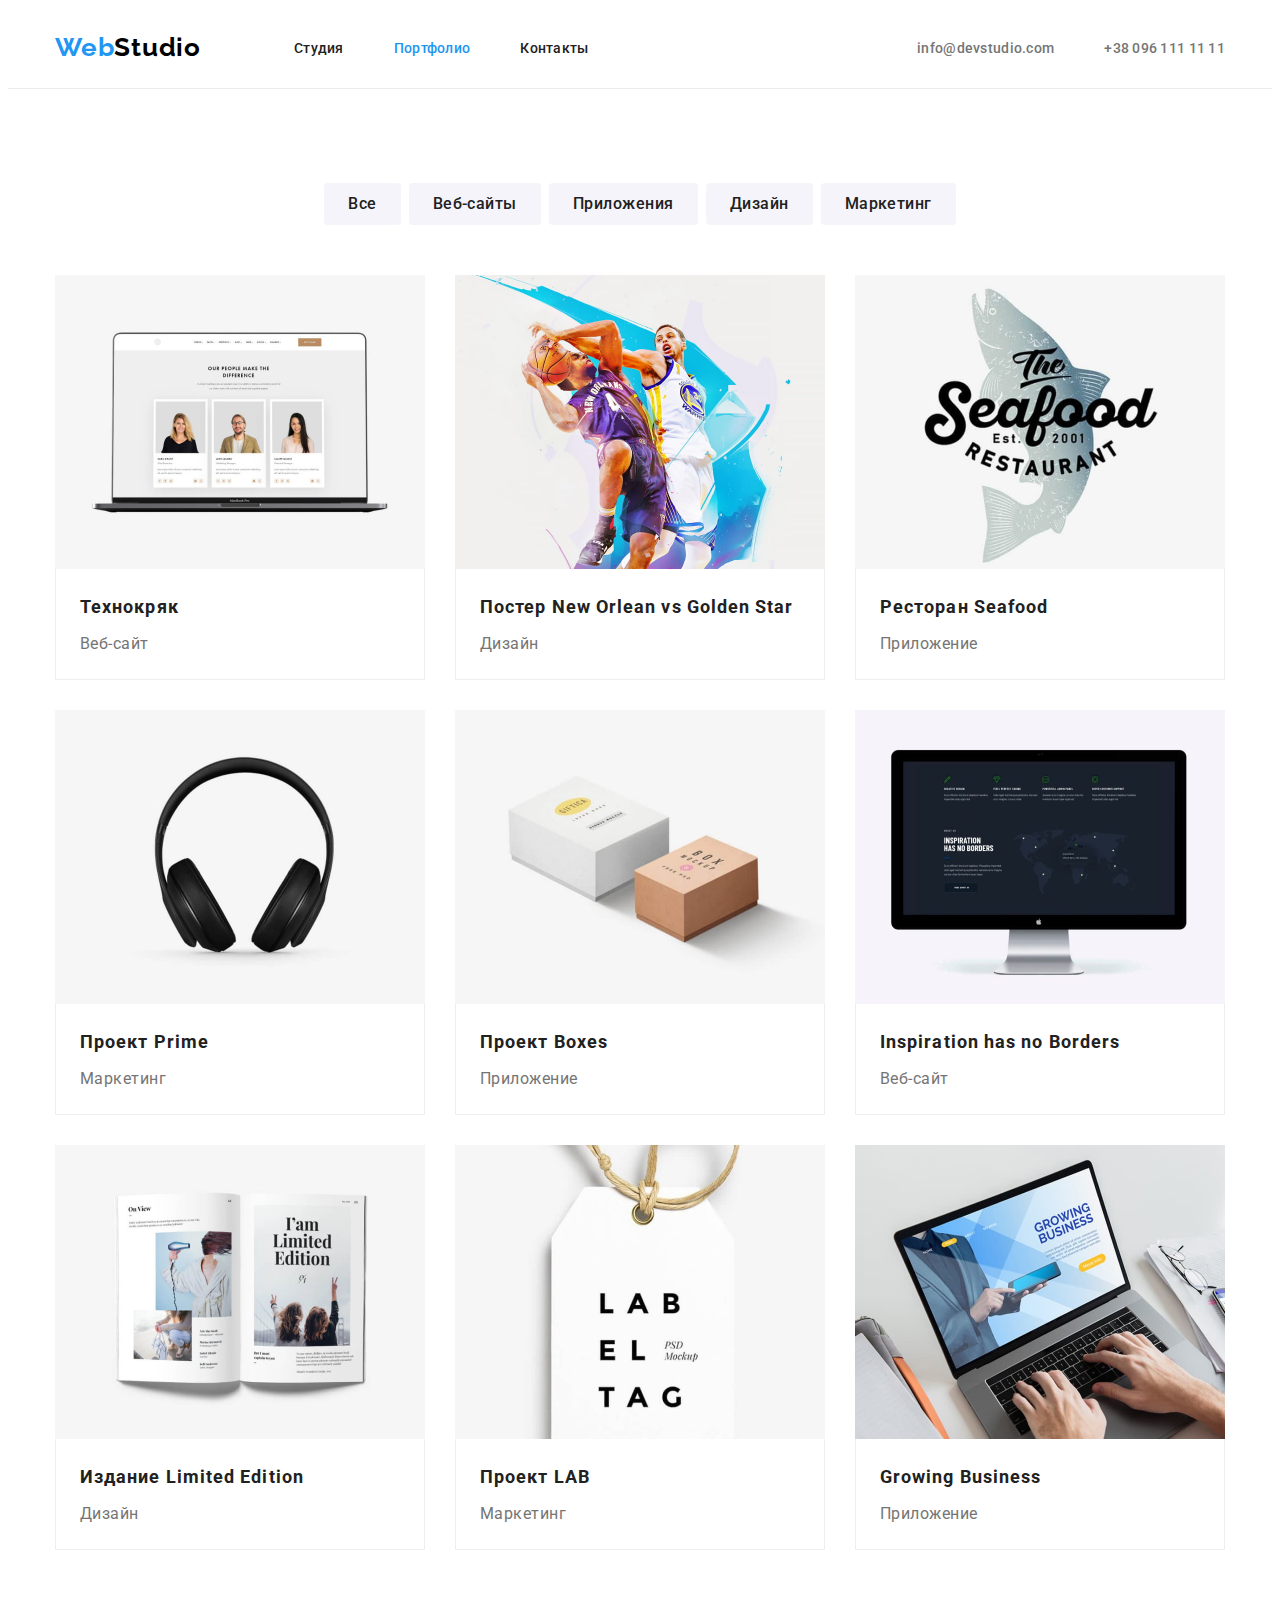
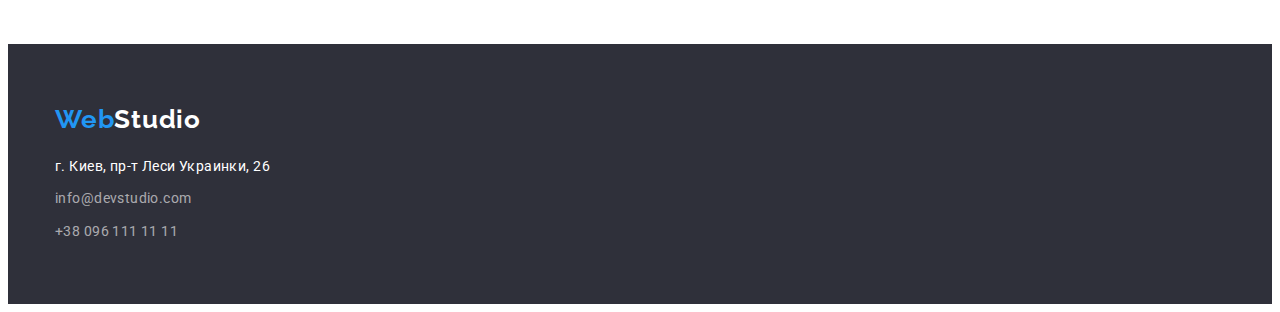
==== portfolio.html @ 75a5df17 "Initial commit" ====
<!DOCTYPE html>
<html lang="ru">
    <head>
        <meta charset="UTF-8">
        <meta http-equiv="X-UA-Compatible" content="IE=edge">
        <meta name="viewport" content="width=device-width, initial-scale=1.0">
        <title>Портфолио</title>
        <link rel="preconnect" href="https://fonts.googleapis.com">
        <link rel="preconnect" href="https://fonts.gstatic.com" crossorigin>
        <link href="https://fonts.googleapis.com/css2?family=Raleway:wght@700&family=Roboto:wght@400;500;700;900&display=swap" rel="stylesheet">
        <link rel="stylesheet" href="https://cdnjs.cloudflare.com/ajax/libs/modern-normalize/1.1.0/modern-normalize.min.css" integrity="sha512-wpPYUAdjBVSE4KJnH1VR1HeZfpl1ub8YT/NKx4PuQ5NmX2tKuGu6U/JRp5y+Y8XG2tV+wKQpNHVUX03MfMFn9Q==" crossorigin="anonymous" referrerpolicy="no-referrer" />
        <link rel="stylesheet" href="./css/styles.css">
    </head>
<body>

   <header class="header">

        <div class="container main-nav">

            <a href="./index.html" class="logo"> 
            Web<span class="logo-studio-header">Studio</span>
            </a>

            <nav>

             <ul class="nav">
                <li class="nav-item">
                    <a href="./index.html" class="nav-list ">
                        Студия
                    </a>
                 </li>
                <li class="nav-item">
                    <a href="./portfolio.html" class="nav-list current">
                        Портфолио
                    </a>
                </li>
                <li class="nav-item">
                    <a href="" class="nav-list">
                        Контакты
                    </a>
                </li>
            </ul>

            </nav>

            <ul class="contacts-header">
                <li class="item"><a href="mailto:info@devstudio.com" class="link">info@devstudio.com</a></li>
                <li class="item"><a href="tel:+380961111111" class="link">+38 096 111 11 11</a></li>
            </ul>

        </div>

    </header>

    <main>

        <section class="section">

            <div class="container">

            <h1 class="visually-hidden">Портфолио</h1>

            <ul class="button-portfolio">
                <li class="item"> <button type="button" class="button">Все</button> </li>
                <li class="item"> <button type="button" class="button">Веб-сайты</button> </li>
                <li class="item"> <button type="button" class="button">Приложения</button> </li>
                <li class="item"> <button type="button" class="button">Дизайн</button> </li>
                <li class="item"> <button type="button" class="button">Маркетинг</button> </li>
            </ul>

            <ul class="projects">
                <li class="projects-item">
                    <img src="./img/portfolio1.jpg" alt="MacBook" width="370">
                <div class="card-content">    
                    <h2 class="projects-title">Технокряк</h2>
                    <p class="projects-text">Веб-сайт</p>
                </div>
                </li>
                <li class="projects-item">
                    <img src="./img/portfolio2.jpg" alt="Картинка баскетбол" width="370">
                <div class="card-content">   
                    <h2 class="projects-title">Постер New Orlean vs Golden Star</h2>
                    <p class="projects-text">Дизайн</p>
                </div>
                </li>
                <li class="projects-item"> 
                    <img src="./img/portfolio3.jpg" alt="Логотип ресторана" width="370">
                <div class="card-content">  
                    <h2 class="projects-title">Ресторан Seafood</h2>
                    <p class="projects-text">Приложение</p>
                </div>
                </li>
                <li class="projects-item"> 
                    <img src="./img/portfolio4.jpg" alt="Наушники" width="370">
                <div class="card-content">  
                    <h2 class="projects-title">Проект Prime</h2>
                    <p class="projects-text">Маркетинг</p>
                </div>
                </li>
                <li class="projects-item">
                    <img src="./img/portfolio5.jpg" alt="Коробки" width="370">
                <div class="card-content">   
                    <h2 class="projects-title">Проект Boxes</h2>
                    <p class="projects-text">Приложение</p>
                </div>
                </li>
                <li class="projects-item"> 
                    <img src="./img/portfolio6.jpg" alt="Монитор" width="370">
                <div class="card-content">  
                    <h2 class="projects-title">Inspiration has no Borders</h2>
                    <p class="projects-text">Веб-сайт</p>
                </div>
                </li>
                <li class="projects-item">  
                    <img src="./img/portfolio7.jpg" alt="Книга" width="370">
                <div class="card-content"> 
                    <h2 class="projects-title">Издание Limited Edition</h2>
                    <p class="projects-text">Дизайн</p>
                </div>
                </li>
                <li class="projects-item">  
                    <img src="./img/portfolio8.jpg" alt="Бирка" width="370">
                <div class="card-content"> 
                    <h2 class="projects-title">Проект LAB</h2>
                    <p class="projects-text">Маркетинг</p>
                </div>
                </li>
                <li class="projects-item"> 
                    <img src="./img/portfolio9.jpg" alt="Ноутбук" width="370">
                <div class="card-content">  
                    <h2 class="projects-title">Growing Business</h2>
                    <p class="projects-text">Приложение</p>
                </div>
                </li>
            </ul>

            </div>

        </section>

    </main>

    <footer>

        <div class="container">

        <a href="./index.html" class="logo logo-footer"> 
            Web<span class="logo-studio-footer">Studio</span>
        </a>  

        <address>

            <ul class="address">
                <li class="item"><a href="https://goo.gl/maps/BgqmmUSMYjE8VKDZ6" target="_blank" class="footer-address">г. Киев, пр-т Леси Украинки, 26</a></li>
                <li class="item"><a href="mailto:info@devstudio.com" class="contacts-footer">info@devstudio.com</a></li>
                <li class="item"><a href="tel:+380961111111" class="contacts-footer">+38 096 111 11 11</a></li>
            </ul>

        </address>

        </div>

    </footer>

</body>
</html>
---- css/styles.css ----
html {
    box-sizing: border-box;
}

*, *::before, *::after {
    box-sizing: inherit;
}

:root {

    --hover-color-link: #2196F3;
    --white-color: #FFFFFF;
    --black-color: #000000;
    --grey-color: #757575;
    --blackgrey-color: #212121;
}

body {
    
    font-family: Roboto, sans-serif;
}

ul {
    margin: 0;
    padding: 0;
    list-style: none;
}

h1, h2, h3, p {
    margin: 0;
}

.container {
    width: 1200px;
    padding-left: 15px;
    padding-right: 15px;
    margin: 0 auto;
    /* outline: 2px solid red; */
}

/* Header */

.header {
    padding-top: 24px;
    padding-bottom: 25px; 

    border-bottom: 1px solid #ececec;
}

/* Логотип */

.logo {
    font-family: Raleway, sans-serif;
    font-weight: 700;
    font-size: 26px;
    line-height: 1.19;
    letter-spacing: 0.03em;
    text-decoration: none;
    color: var(--hover-color-link);
    margin-right: 93px;
}

.logo-studio-header {

    color: var(--black-color);
}

.logo-studio-footer {
    color: var(--white-color);
}

/* Навігація */

.main-nav {
    display: flex;
    align-items: center;
}

.nav-list {

    font-weight: 500;
    font-size: 14px;
    line-height: 1.14;
    letter-spacing: 0.02em;
    color: var(--blackgrey-color);
    text-decoration: none;
}

.nav-list:hover, .nav-list:focus {

    color: var(--hover-color-link);
}


.nav-list.current {
    color: var(--hover-color-link);
}

.nav {
    display: flex;
    padding: 0;
}

.nav-item:not(:last-child) {
    margin-right: 50px;
}

/* Контакти */

.contacts-header .link {
    font-weight: 500;
    font-size: 14px;
    line-height: 1.14;
    letter-spacing: 0.02em;
    color: var(--grey-color);
    text-decoration: none;
    
}

.contacts-header .link:hover, .contacts-header .link:focus {
     color: var(--hover-color-link);
}

.contacts-header {
    display: flex;
    margin-left: auto;
    padding: 0;
}

.contacts-header .item:not(:last-child) {
    margin-right: 50px;
}

/* Заголовок */

.main-title {
    margin-top: 0;
    margin-bottom: 0;
    text-align: center;
    font-weight: 900;
    font-size: 44px;
    line-height: 1.36;
    letter-spacing: 0.06em;
    text-transform: uppercase;
    color: var(--white-color);
}

.main-title-background {
    background: #2F303A;
    padding: 200px 0px;
    text-align: center;
    max-width: 1600px;
    margin-left: auto;
    margin-right: auto;
}

/* Кнопка заголовка */

.button-title {
    font-weight: 700;
    font-size: 16px;
    line-height: 1.9;
    display: flex;
    align-items: center;
    text-align: center;
    letter-spacing: 0.06em;
    color: var(--white-color);
    background-color: #2196F3;
    cursor: pointer;
    border-radius: 4px;
    border: 1px solid transparent;
    margin-right: auto;
    margin-left: auto;
    margin-top: 30px;
    padding: 10px 32px;
}

/* Наши преимущества */

.section {
    padding: 94px 0;
}

.advanteges {
    display: flex;
    justify-content: space-between;
    padding-left: 0;
}


.advantages-title {
    margin-top: 0;
    margin-bottom: 10px;
    font-weight: 700;
    font-size: 14px;
    line-height: 1.14;
    letter-spacing: 0.03em;
    text-transform: uppercase;
    color: var(--blackgrey-color);

}

.advantages-text {
    margin-top: 0;
    margin-bottom: 0;
    font-size: 14px;
    line-height: 1.71;
    letter-spacing: 0.03em;
    color: var(--grey-color);
    width: 270px;
}

img {
    display: block;
    max-width: 100%;
    height: auto;
}

/* Чем мы занимаемся */

.section-work {
    padding-top: 0;
    padding-bottom: 94px;
}

.work {
    display: flex;
    justify-content: space-between;
    padding-left: 0;
    margin-top: 50px;
}

.subtitle {
    margin-top: 0;
    margin-bottom: 0;
    font-weight: 700;
    font-size: 36px;
    line-height: 1.16;
    text-align: center;
    letter-spacing: 0.03em;
    color: var(--blackgrey-color);

}

/* Наша  команда */

.section-team {
    background-color: #F5F4FA;
}

.team {
    display: flex;
    padding-left: 0;
    justify-content: space-between;
    margin-top: 50px;
}

.team-item {
    text-align: center;
    border-right: 2px solid #eeeeee;
    border-bottom: 2px solid #eeeeee;
    border-left: 2px solid #eeeeee;
}

.team-title {

    font-weight: 500;
    font-size: 16px;
    line-height: 1.18;
    /* text-align: center; */
    letter-spacing: 0.03em;
    color: var(--blackgrey-color);
    margin-bottom: 10px;
}

.team-text {

    font-size: 16px;
    line-height: 1.18;
    /* text-align: center; */
    letter-spacing: 0.03em;
    color: var(--grey-color);
}

.container-team {
    padding-top: 30px;
    padding-bottom: 30px;
}

/* Footer */

.contacts-footer {
    font-style: normal;
    font-size: 14px;
    line-height: 1.71;
    letter-spacing: 0.03em;
    color: rgba(255, 255, 255, 0.6);
    text-decoration: none;
}

.footer-address {
    font-style: normal;
    font-size: 14px;
    line-height: 1.71;
    letter-spacing: 0.03em;
    color: var(--white-color);
    text-decoration: none;
}

.contacts-footer:hover, .contacts-footer:focus {
    color: var(--hover-color-link);
}

.footer-address:hover, .footer-address:focus {
    color: var(--hover-color-link);
}

footer {
    background-color: #2F303A;
    padding: 60px 0;
}

.logo-footer {
    display: inline-block;
    margin-right: 0%;
    margin-bottom: 20px;
}

.address {
    padding-left: 0;
    margin-bottom: 0;
}

.address .item:not(:last-child) {
    margin-bottom: 9px;
}

/* Портфолио */

.button-portfolio {
    display: flex;
    justify-content: center;
}

.button-portfolio .item:not(:last-child) {
    margin-right: 8px;
}

.button-portfolio .button {
    font-family: Roboto, sans-serif;
    font-weight: 500;
    font-size: 16px;
    line-height: 1.62;
    text-align: center;
    letter-spacing: 0.03em;
    color: var(--blackgrey-color);
    background: #F5F4FA;
    border-radius: 4px;
    cursor: pointer;
    border-color: transparent;
    padding: 6px 22px;
}

.button-portfolio .button:hover, .button-portfolio .button:focus {
    background-color: var(--hover-color-link);
    color: var(--white-color);
}

.projects {
    display: flex;
    flex-wrap: wrap;
    justify-content: space-between;
    margin-top: 50px;
}

.projects-title {
    font-weight: 700;
    font-size: 18px;
    line-height: 2;
    letter-spacing: 0.06em;
    color: var(--blackgrey-color);
    margin-bottom: 4px;
}

.projects-text {
    font-size: 16px;
    line-height: 1.87;
    letter-spacing: 0.03em;
    color: var(--grey-color);

}

.projects-item {
    margin-bottom: 30px;
}

.projects-item:nth-last-child(-n +3) {
    margin-bottom: 0;
}

.visually-hidden {
  position: absolute;
  width: 1px;
  height: 1px;
  margin: -1px;
  border: 0;
  padding: 0;
  white-space: nowrap;
  clip-path: inset(100%);
  clip: rect(0 0 0 0);
  overflow: hidden;
}

.card-content {
  padding: 20px 24px;
  border-right: 1px solid #eeeeee;
  border-bottom: 1px solid #eeeeee;
  border-left: 1px solid #eeeeee;
}
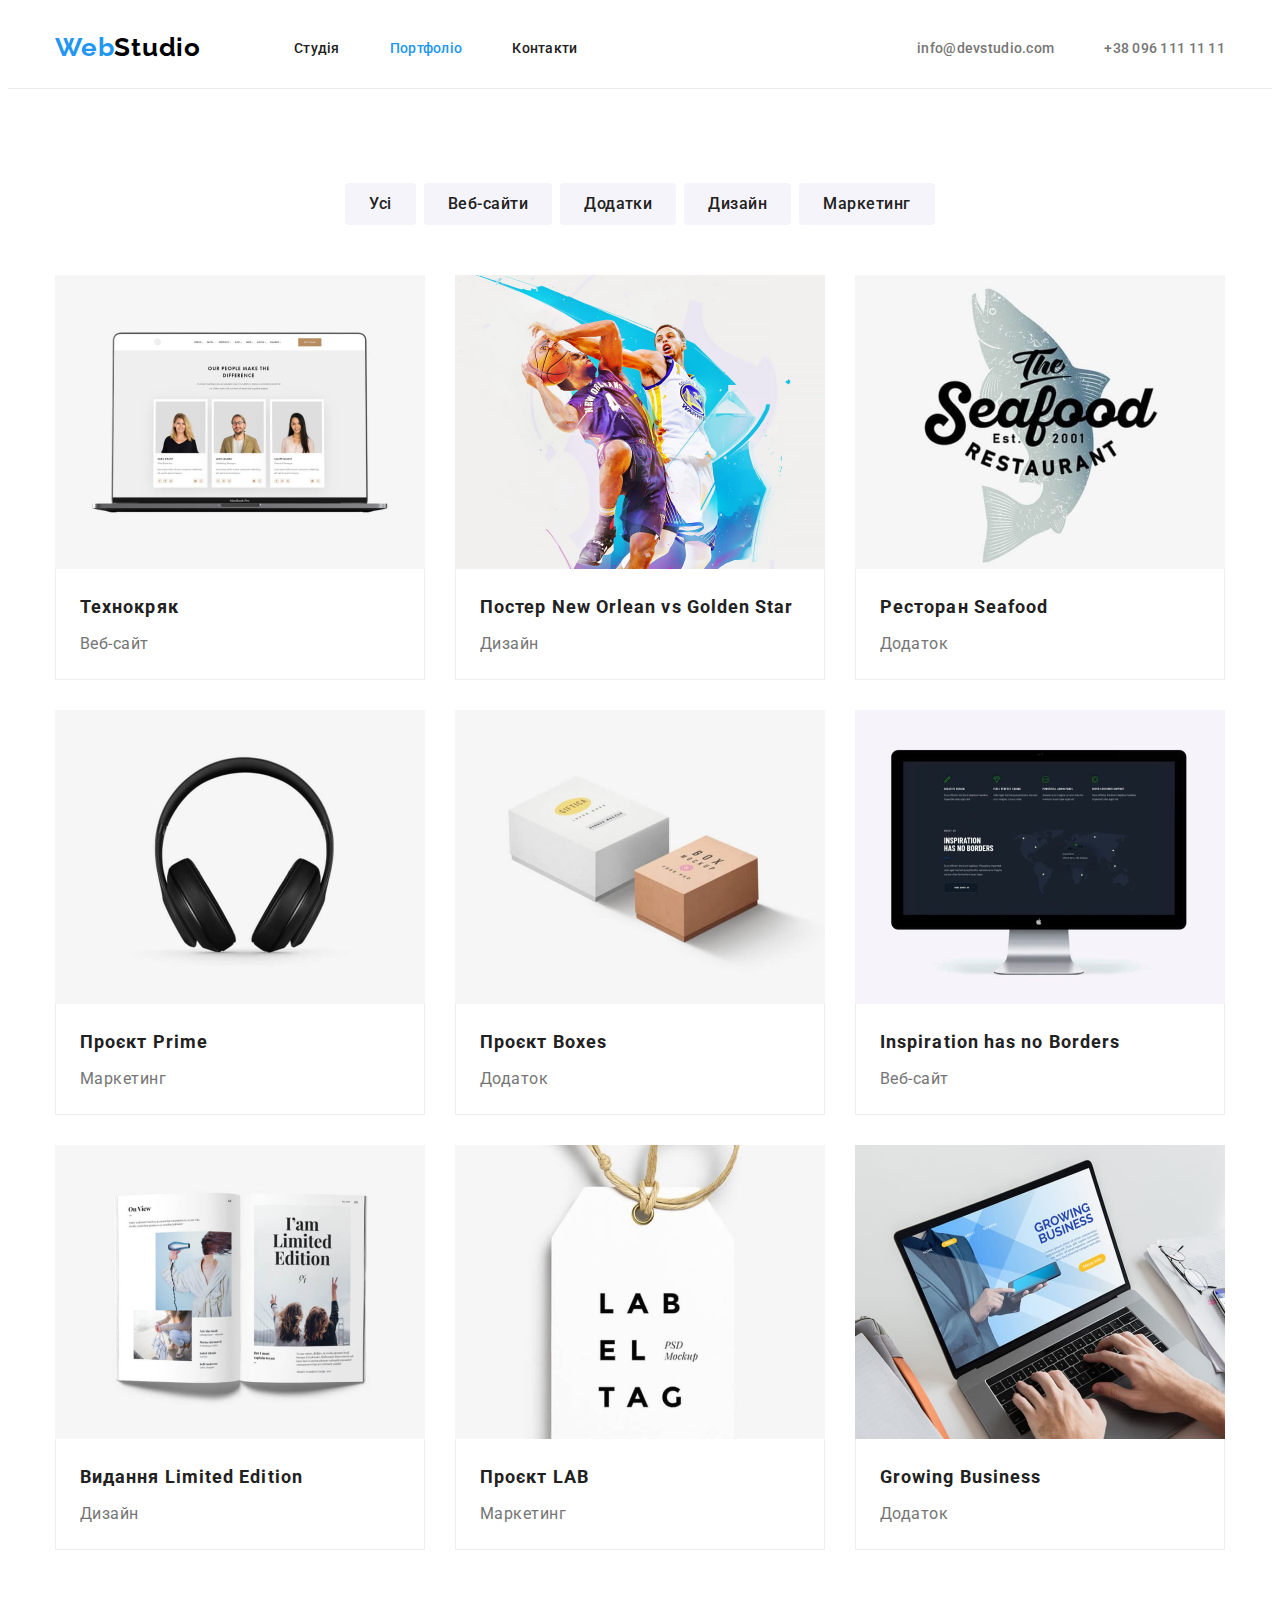
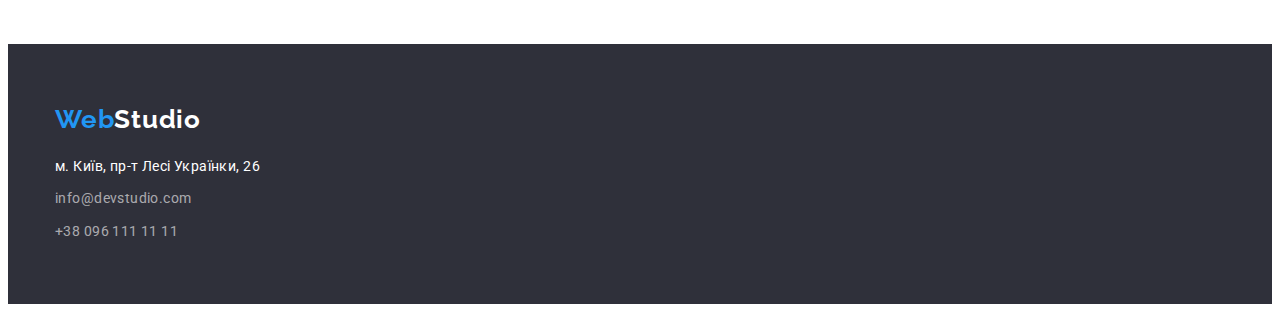
==== commit d936f16d: "Модуль 4" ====
--- a/portfolio.html
+++ b/portfolio.html
@@ -13,6 +13,8 @@
     </head>
 <body>
 
+    <!--Верхня лінія-->
+
    <header class="header">
 
         <div class="container main-nav">
@@ -26,17 +28,17 @@
              <ul class="nav">
                 <li class="nav-item">
                     <a href="./index.html" class="nav-list ">
-                        Студия
+                        Студія
                     </a>
                  </li>
                 <li class="nav-item">
                     <a href="./portfolio.html" class="nav-list current">
-                        Портфолио
+                        Портфоліо
                     </a>
                 </li>
                 <li class="nav-item">
                     <a href="" class="nav-list">
-                        Контакты
+                        Контакти
                     </a>
                 </li>
             </ul>
@@ -58,12 +60,12 @@
 
             <div class="container">
 
-            <h1 class="visually-hidden">Портфолио</h1>
+            <h1 class="visually-hidden">Портфоліо</h1>
 
             <ul class="button-portfolio">
-                <li class="item"> <button type="button" class="button">Все</button> </li>
-                <li class="item"> <button type="button" class="button">Веб-сайты</button> </li>
-                <li class="item"> <button type="button" class="button">Приложения</button> </li>
+                <li class="item"> <button type="button" class="button">Усі</button> </li>
+                <li class="item"> <button type="button" class="button">Веб-сайти</button> </li>
+                <li class="item"> <button type="button" class="button">Додатки</button> </li>
                 <li class="item"> <button type="button" class="button">Дизайн</button> </li>
                 <li class="item"> <button type="button" class="button">Маркетинг</button> </li>
             </ul>
@@ -87,21 +89,21 @@
                     <img src="./img/portfolio3.jpg" alt="Логотип ресторана" width="370">
                 <div class="card-content">  
                     <h2 class="projects-title">Ресторан Seafood</h2>
-                    <p class="projects-text">Приложение</p>
+                    <p class="projects-text">Додаток</p>
                 </div>
                 </li>
                 <li class="projects-item"> 
                     <img src="./img/portfolio4.jpg" alt="Наушники" width="370">
                 <div class="card-content">  
-                    <h2 class="projects-title">Проект Prime</h2>
+                    <h2 class="projects-title">Проєкт Prime</h2>
                     <p class="projects-text">Маркетинг</p>
                 </div>
                 </li>
                 <li class="projects-item">
                     <img src="./img/portfolio5.jpg" alt="Коробки" width="370">
                 <div class="card-content">   
-                    <h2 class="projects-title">Проект Boxes</h2>
-                    <p class="projects-text">Приложение</p>
+                    <h2 class="projects-title">Проєкт Boxes</h2>
+                    <p class="projects-text">Додаток</p>
                 </div>
                 </li>
                 <li class="projects-item"> 
@@ -114,14 +116,14 @@
                 <li class="projects-item">  
                     <img src="./img/portfolio7.jpg" alt="Книга" width="370">
                 <div class="card-content"> 
-                    <h2 class="projects-title">Издание Limited Edition</h2>
+                    <h2 class="projects-title">Видання Limited Edition</h2>
                     <p class="projects-text">Дизайн</p>
                 </div>
                 </li>
                 <li class="projects-item">  
                     <img src="./img/portfolio8.jpg" alt="Бирка" width="370">
                 <div class="card-content"> 
-                    <h2 class="projects-title">Проект LAB</h2>
+                    <h2 class="projects-title">Проєкт LAB</h2>
                     <p class="projects-text">Маркетинг</p>
                 </div>
                 </li>
@@ -129,7 +131,7 @@
                     <img src="./img/portfolio9.jpg" alt="Ноутбук" width="370">
                 <div class="card-content">  
                     <h2 class="projects-title">Growing Business</h2>
-                    <p class="projects-text">Приложение</p>
+                    <p class="projects-text">Додаток</p>
                 </div>
                 </li>
             </ul>
@@ -151,7 +153,7 @@
         <address>
 
             <ul class="address">
-                <li class="item"><a href="https://goo.gl/maps/BgqmmUSMYjE8VKDZ6" target="_blank" class="footer-address">г. Киев, пр-т Леси Украинки, 26</a></li>
+                <li class="item"><a href="https://goo.gl/maps/BgqmmUSMYjE8VKDZ6" target="_blank" class="footer-address">м. Київ, пр-т Лесі Українки, 26</a></li>
                 <li class="item"><a href="mailto:info@devstudio.com" class="contacts-footer">info@devstudio.com</a></li>
                 <li class="item"><a href="tel:+380961111111" class="contacts-footer">+38 096 111 11 11</a></li>
             </ul>
--- a/css/styles.css
+++ b/css/styles.css
@@ -14,6 +14,7 @@
     --black-color: #000000;
     --grey-color: #757575;
     --blackgrey-color: #212121;
+    --advanteges-picture-color: #F5F4FA;
 }
 
 body {
@@ -147,12 +148,13 @@
 }
 
 .main-title-background {
-    background: #2F303A;
     padding: 200px 0px;
     text-align: center;
     max-width: 1600px;
     margin-left: auto;
     margin-right: auto;
+    background-image: url(../img/background.jpg);
+    background-repeat: no-repeat;
 }
 
 /* Кнопка заголовка */
@@ -211,6 +213,18 @@
     width: 270px;
 }
 
+.advanteges-icon {
+    margin: 25px 100px;
+}
+
+.advanteges-box-icon {
+background: #F5F4FA;
+border-radius: 4px;
+width: 270px;
+height: 120px;
+margin-bottom: 30px;
+}
+
 img {
     display: block;
     max-width: 100%;
@@ -281,6 +295,18 @@
     /* text-align: center; */
     letter-spacing: 0.03em;
     color: var(--grey-color);
+}
+
+.team-box-icon {
+    width: 206px;
+    height: 44px;
+    margin-top: 16px;
+    margin-right: 32px;
+    margin-left: 32px;
+}
+
+.team-icon {
+    padding: 12px;
 }
 
 .container-team {
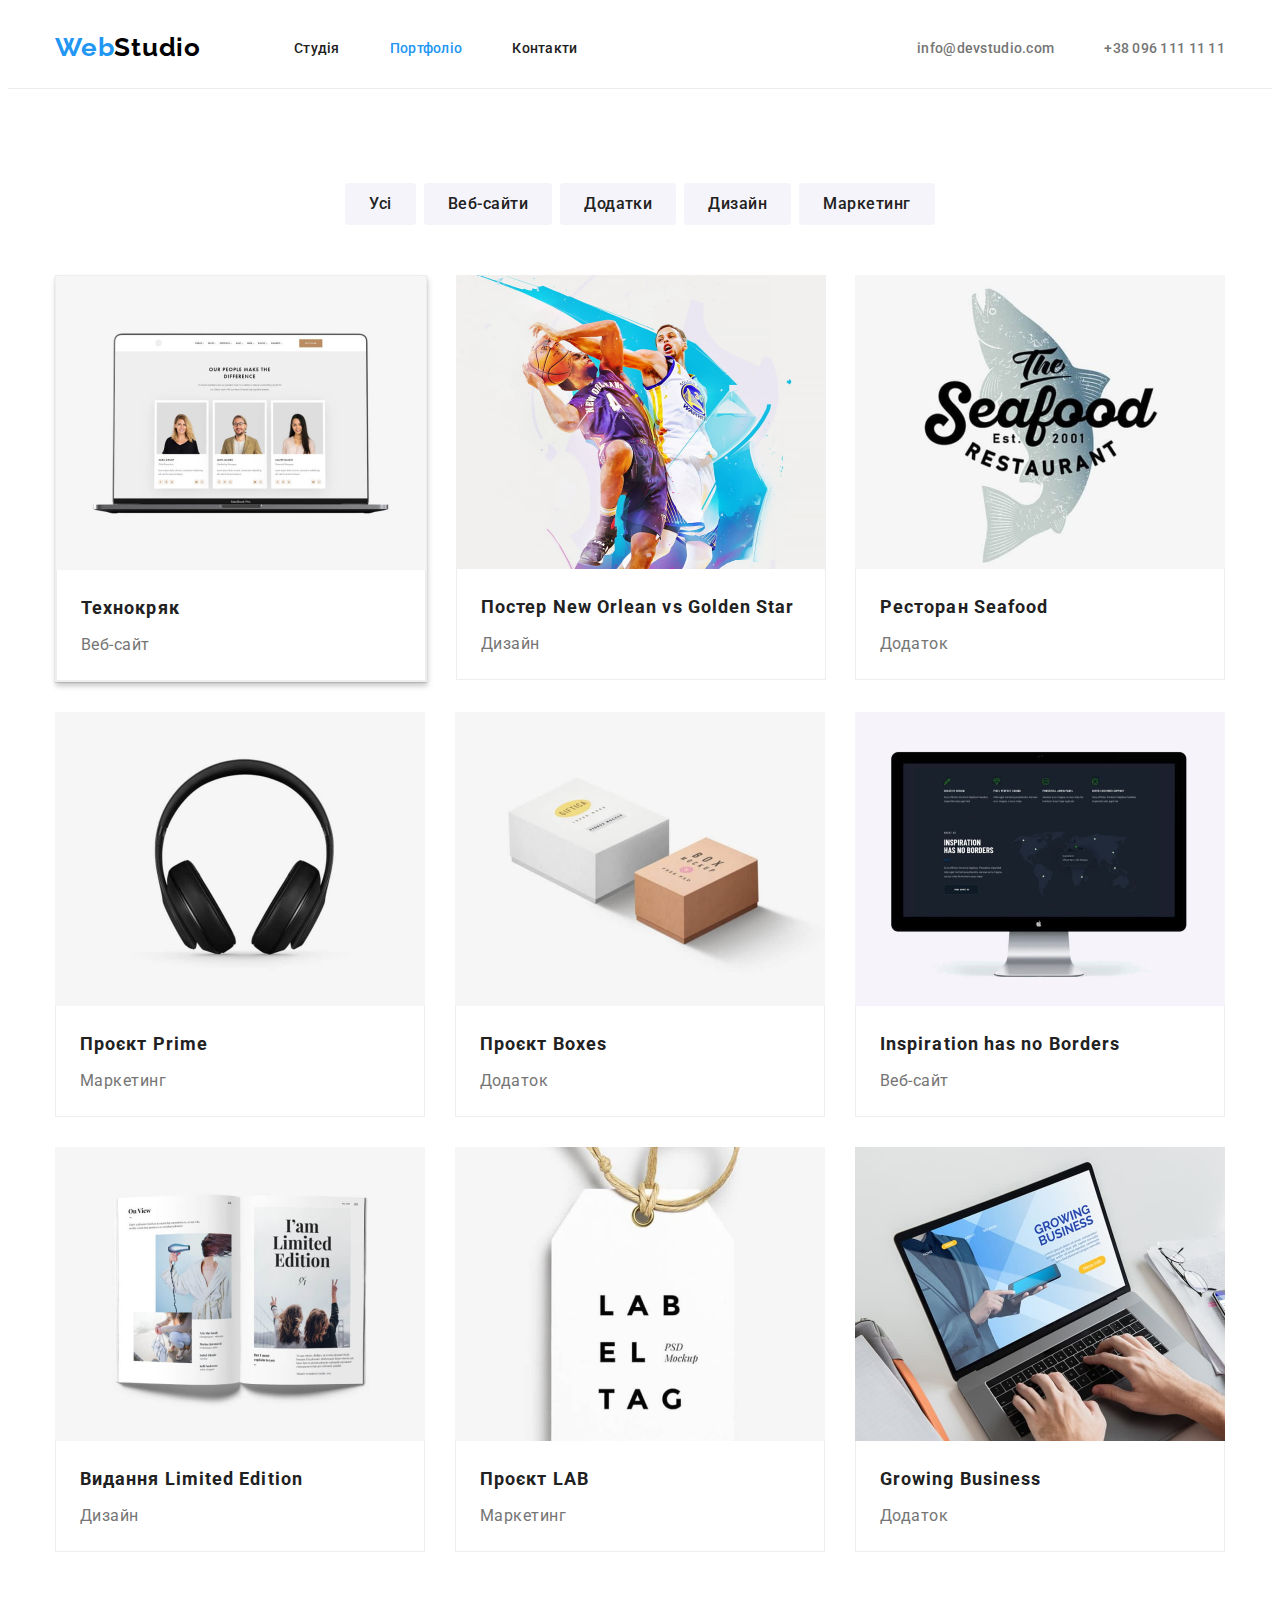
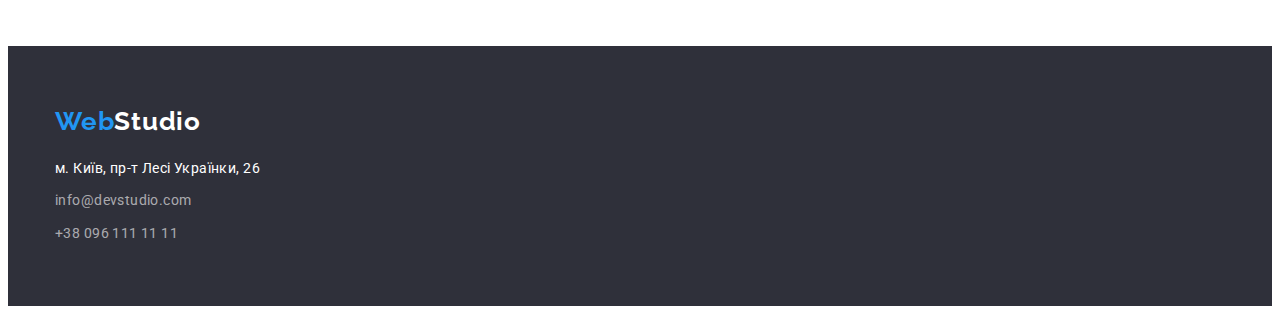
==== commit 995c7a92: "не можу закінчити" ====
--- a/portfolio.html
+++ b/portfolio.html
@@ -71,7 +71,7 @@
             </ul>
 
             <ul class="projects">
-                <li class="projects-item">
+                <li class="projects-item active">
                     <img src="./img/portfolio1.jpg" alt="MacBook" width="370">
                 <div class="card-content">    
                     <h2 class="projects-title">Технокряк</h2>
--- a/css/styles.css
+++ b/css/styles.css
@@ -131,6 +131,15 @@
 
 .contacts-header .item:not(:last-child) {
     margin-right: 50px;
+}
+
+.contacts-header-icon {
+    fill: var(--grey-color);
+    
+}
+
+.contacts-header-icon:hover, .contacts-header-icon:focus {
+    fill: var(--hover-color-link);
 }
 
 /* Заголовок */
@@ -213,9 +222,6 @@
     width: 270px;
 }
 
-.advanteges-icon {
-    margin: 25px 100px;
-}
 
 .advanteges-box-icon {
 background: #F5F4FA;
@@ -223,6 +229,9 @@
 width: 270px;
 height: 120px;
 margin-bottom: 30px;
+display: flex;
+justify-content: center;
+align-items: center;
 }
 
 img {
@@ -298,6 +307,8 @@
 }
 
 .team-box-icon {
+    display: flex;
+    justify-content: space-between;
     width: 206px;
     height: 44px;
     margin-top: 16px;
@@ -305,13 +316,51 @@
     margin-left: 32px;
 }
 
+.team-icon:hover, .team-icon:focus {
+    background: #2196F3;
+    fill: #FFFFFF;
+    border-radius: 50%;
+    cursor: pointer;
+}
+
 .team-icon {
     padding: 12px;
+    fill: #AFB1B8;
+    display: inline-flex;
 }
 
 .container-team {
     padding-top: 30px;
     padding-bottom: 30px;
+}
+
+/*Постійні клієнти*/
+
+.section-client {
+    padding-top: 94px;
+    padding-bottom: 94px;
+
+}
+
+.client-box {
+    display: flex;
+    justify-content: space-between;
+    padding-top: 50px;
+}
+
+.client-icon {
+    border: 1px solid #AFB1B8;
+    border-radius: 4px;
+    display: inline-flex;
+    fill: #AFB1B8;
+    padding: 16px 32px;
+}
+
+.client-icon:hover, .client-icon:focus {
+    border: 1px solid #2196F3;
+    border-radius: 4px;
+    fill: #2196F3;
+    cursor: pointer;
 }
 
 /* Footer */
@@ -360,6 +409,24 @@
 
 .address .item:not(:last-child) {
     margin-bottom: 9px;
+}
+
+.footer-box {
+    display: flex;
+    justify-content: flex-start;
+    
+}
+
+.footer-box-icons {
+    width: 206px;
+    height: 80px;
+    padding-left: 70px;
+    margin-top: 72px;
+}
+
+.footer-box-social {
+    display: flex;
+    justify-content: space-between;
 }
 
 /* Портфолио */
@@ -444,3 +511,9 @@
   border-bottom: 1px solid #eeeeee;
   border-left: 1px solid #eeeeee;
 }
+
+.active {
+    background: #FFFFFF;
+border: 1px solid #EEEEEE;
+box-shadow: 0px 1px 1px rgba(0, 0, 0, 0.12), 0px 4px 4px rgba(0, 0, 0, 0.06), 1px 4px 6px rgba(0, 0, 0, 0.16);
+}
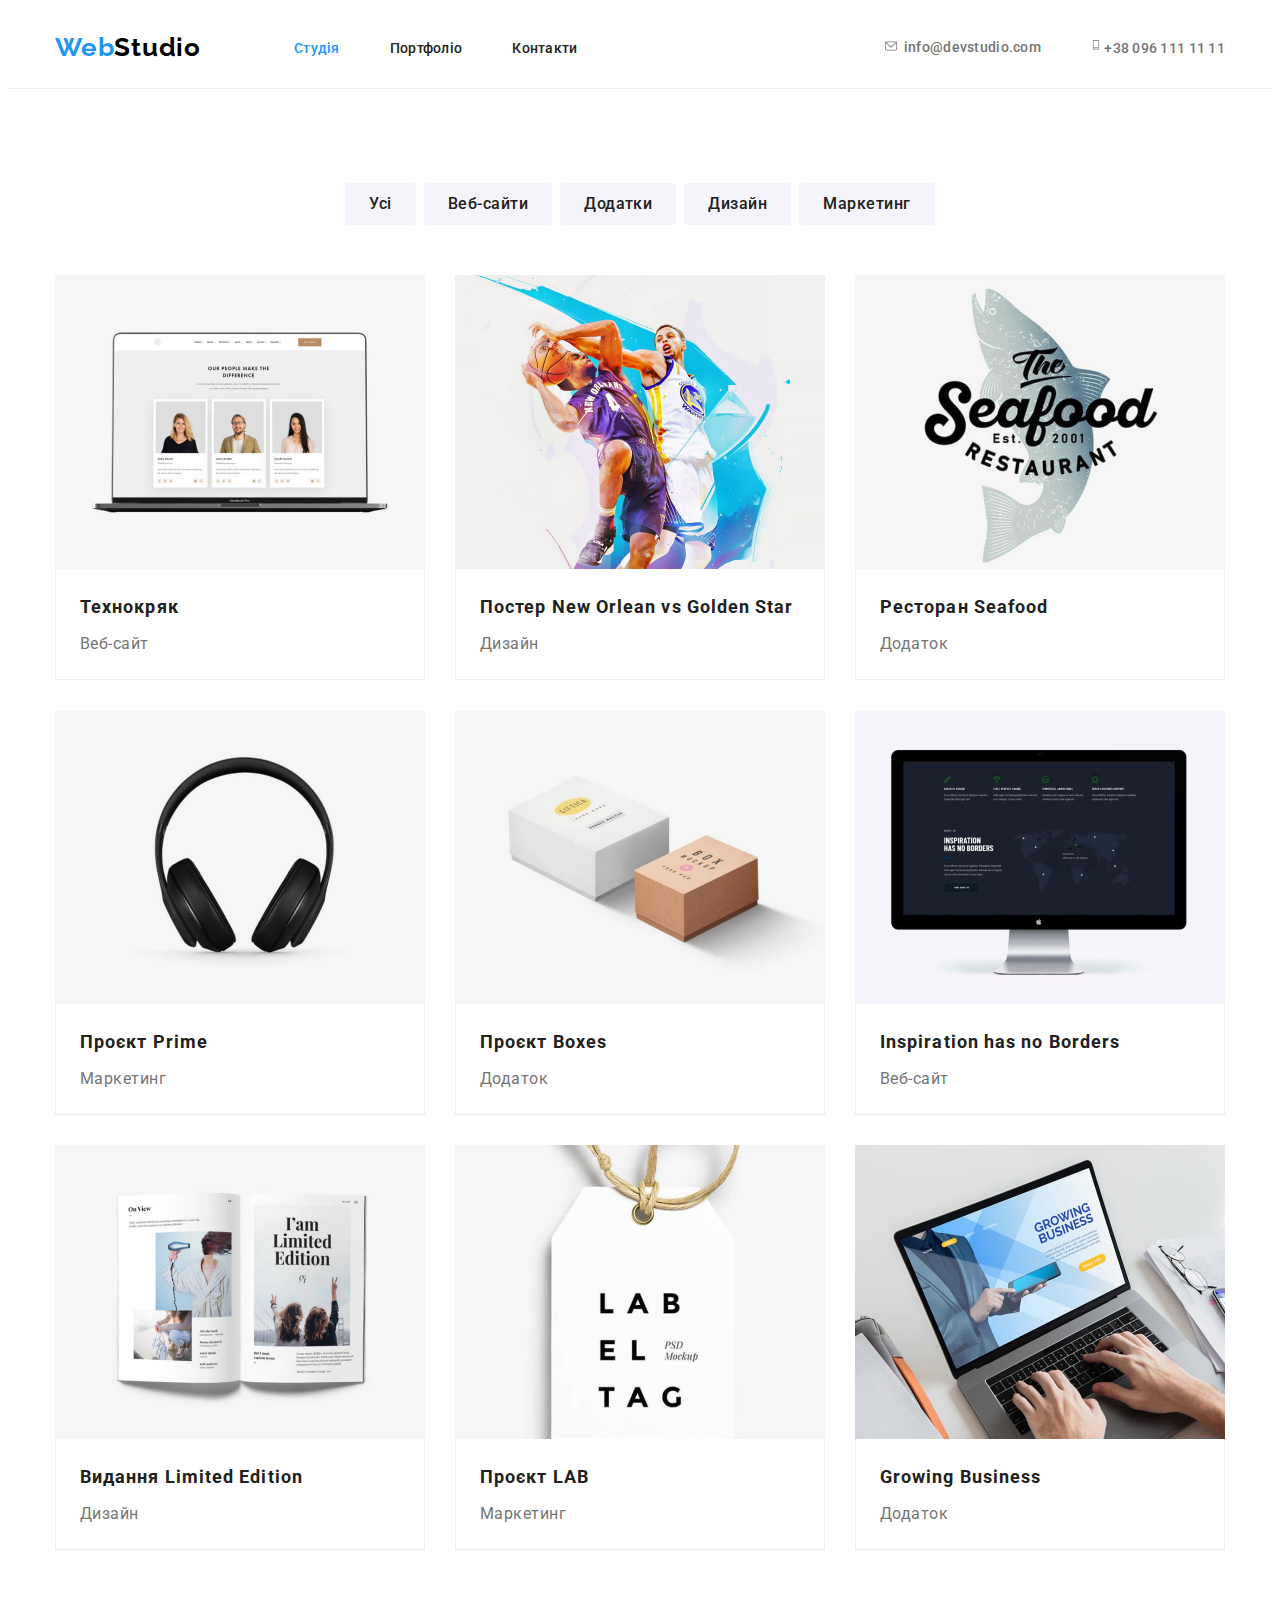
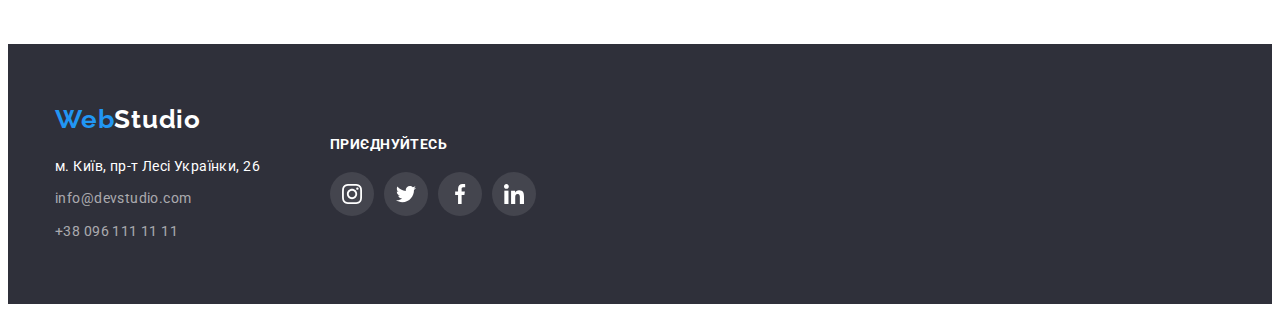
==== commit dd0c8138: "Виправив помилки" ====
--- a/portfolio.html
+++ b/portfolio.html
@@ -27,12 +27,12 @@
 
              <ul class="nav">
                 <li class="nav-item">
-                    <a href="./index.html" class="nav-list ">
+                    <a href="./index.html" class="nav-list current">
                         Студія
                     </a>
                  </li>
                 <li class="nav-item">
-                    <a href="./portfolio.html" class="nav-list current">
+                    <a href="./portfolio.html" class="nav-list">
                         Портфоліо
                     </a>
                 </li>
@@ -46,8 +46,22 @@
             </nav>
 
             <ul class="contacts-header">
-                <li class="item"><a href="mailto:info@devstudio.com" class="link">info@devstudio.com</a></li>
-                <li class="item"><a href="tel:+380961111111" class="link">+38 096 111 11 11</a></li>
+                <li class="item">
+                    <a href="mailto:info@devstudio.com" class="link">
+                        <svg class="contacts-header-icon" width="16" height="12">
+                            <use href="./img/icons.svg#icon-envelope"></use>
+                        </svg>
+                        info@devstudio.com
+                    </a>
+                </li>
+                <li class="item">
+                    <a href="tel:+380961111111" class="link">
+                    <svg class="contacts-header-icon" width="10" height="16">
+                        <use href="./img/icons.svg#icon-smartphone"></use>
+                    </svg>
+                    +38 096 111 11 11
+                    </a>
+                </li>
             </ul>
 
         </div>
@@ -71,7 +85,7 @@
             </ul>
 
             <ul class="projects">
-                <li class="projects-item active">
+                <li class="projects-item">
                     <img src="./img/portfolio1.jpg" alt="MacBook" width="370">
                 <div class="card-content">    
                     <h2 class="projects-title">Технокряк</h2>
@@ -144,23 +158,68 @@
 
     <footer>
 
-        <div class="container">
-
-        <a href="./index.html" class="logo logo-footer"> 
-            Web<span class="logo-studio-footer">Studio</span>
-        </a>  
-
-        <address>
-
-            <ul class="address">
-                <li class="item"><a href="https://goo.gl/maps/BgqmmUSMYjE8VKDZ6" target="_blank" class="footer-address">м. Київ, пр-т Лесі Українки, 26</a></li>
-                <li class="item"><a href="mailto:info@devstudio.com" class="contacts-footer">info@devstudio.com</a></li>
-                <li class="item"><a href="tel:+380961111111" class="contacts-footer">+38 096 111 11 11</a></li>
-            </ul>
-
-        </address>
-
-        </div>
+        <div class="container footer-box">
+
+            
+
+            <div>
+
+            <a href="./index.html" class="logo logo-footer"> 
+                Web<span class="logo-studio-footer">Studio</span>
+            </a>  
+
+            <address>
+
+                <ul class="address">
+                    <li class="item"><a href="https://goo.gl/maps/BgqmmUSMYjE8VKDZ6" target="_blank" class="footer-address">м. Київ, пр-т Лесі Українки, 26</a></li>
+                    <li class="item"><a href="mailto:info@devstudio.com" class="contacts-footer">info@devstudio.com</a></li>
+                    <li class="item"><a href="tel:+380961111111" class="contacts-footer">+38 096 111 11 11</a></li>
+             </ul>
+
+            </address>
+
+            </div>
+
+             <div class="footer-box-icons">
+
+                <p class="footer-social-title">Приєднуйтесь</p>
+
+                <ul class="footer-box-social">
+                    <li>
+                        <a href="" class="footer-icons">
+                            <svg  width="20" height="20">
+                                <use href="./img/icons.svg#icon-instagram"></use>
+                            </svg>
+                        </a>
+                    </li>
+                    <li>
+                        <a href="" class="footer-icons">
+                            <svg width="20" height="20">
+                                <use href="./img/icons.svg#icon-twitter"></use>
+                            </svg>
+                        </a>
+                    </li>
+                    <li>
+                        <a href="" class="footer-icons">
+                            <svg width="20" height="20">
+                                <use href="./img/icons.svg#icon-facebook"></use>
+                            </svg>
+                        </a>
+                    </li>
+                    <li>
+                        <a href="" class="footer-icons">
+                            <svg width="20" height="20">
+                                <use href="./img/icons.svg#icon-linkedin"></use>
+                            </svg>
+                        </a>
+                    </li>
+                </ul>
+
+                
+
+            </div>
+
+            </div>
 
     </footer>
 
--- a/css/styles.css
+++ b/css/styles.css
@@ -134,12 +134,8 @@
 }
 
 .contacts-header-icon {
-    fill: var(--grey-color);
+    fill: currentColor;
     
-}
-
-.contacts-header-icon:hover, .contacts-header-icon:focus {
-    fill: var(--hover-color-link);
 }
 
 /* Заголовок */
@@ -162,7 +158,7 @@
     max-width: 1600px;
     margin-left: auto;
     margin-right: auto;
-    background-image: url(../img/background.jpg);
+    background-image: linear-gradient(rgba(47, 48, 58, 0.4), rgba(47, 48, 58, 0.4)), url(../img/background.jpg);
     background-repeat: no-repeat;
 }
 
@@ -284,6 +280,9 @@
     border-right: 2px solid #eeeeee;
     border-bottom: 2px solid #eeeeee;
     border-left: 2px solid #eeeeee;
+    background: #FFFFFF;
+    box-shadow: 0px 1px 3px rgba(0, 0, 0, 0.12), 0px 1px 1px rgba(0, 0, 0, 0.14), 0px 2px 1px rgba(0, 0, 0, 0.2);
+    border-radius: 0px 0px 4px 4px;
 }
 
 .team-title {
@@ -324,9 +323,13 @@
 }
 
 .team-icon {
-    padding: 12px;
     fill: #AFB1B8;
     display: inline-flex;
+    width: 44px;
+    height: 44px;
+    display: flex;
+    justify-content: center;
+    align-items: center;
 }
 
 .container-team {
@@ -353,7 +356,11 @@
     border-radius: 4px;
     display: inline-flex;
     fill: #AFB1B8;
-    padding: 16px 32px;
+    width: 170px;
+    height: 92px;
+    display: flex;
+    justify-content: center;
+    align-items: center;
 }
 
 .client-icon:hover, .client-icon:focus {
@@ -414,19 +421,45 @@
 .footer-box {
     display: flex;
     justify-content: flex-start;
-    
+    align-items: center;
 }
 
 .footer-box-icons {
     width: 206px;
     height: 80px;
-    padding-left: 70px;
-    margin-top: 72px;
+    margin-left: 70px;
 }
 
 .footer-box-social {
     display: flex;
     justify-content: space-between;
+}
+
+.footer-icons {
+    width: 44px;
+    height: 44px;
+    background: rgba(255, 255, 255, 0.1);
+    border-radius: 50%;
+    fill: var(--white-color);
+    display: flex;
+    justify-content: center;
+    align-items: center;
+}
+
+.footer-icons:hover, .footer-icons:focus {
+    fill: var(--white-color);
+    background-color: var(--hover-color-link);
+}
+
+.footer-social-title {
+    padding-bottom: 20px;
+    font-weight: 700;
+    font-size: 14px;
+    line-height: 16px;
+    letter-spacing: 0.03em;
+    text-transform: uppercase;
+    color: var(--white-color);
+    display: inline-block;
 }
 
 /* Портфолио */
@@ -458,6 +491,8 @@
 .button-portfolio .button:hover, .button-portfolio .button:focus {
     background-color: var(--hover-color-link);
     color: var(--white-color);
+    box-shadow: 0px 3px 1px rgba(0, 0, 0, 0.1), 0px 1px 2px rgba(0, 0, 0, 0.08), 0px 2px 2px rgba(0, 0, 0, 0.12);
+    border-radius: 4px;
 }
 
 .projects {
@@ -486,6 +521,12 @@
 
 .projects-item {
     margin-bottom: 30px;
+}
+
+.projects-item:hover {
+    border: 1px solid #EEEEEE;
+    box-shadow: 0px 1px 1px rgba(0, 0, 0, 0.12), 0px 4px 4px rgba(0, 0, 0, 0.06), 1px 4px 6px rgba(0, 0, 0, 0.16);
+    cursor: pointer;
 }
 
 .projects-item:nth-last-child(-n +3) {
@@ -512,8 +553,4 @@
   border-left: 1px solid #eeeeee;
 }
 
-.active {
-    background: #FFFFFF;
-border: 1px solid #EEEEEE;
-box-shadow: 0px 1px 1px rgba(0, 0, 0, 0.12), 0px 4px 4px rgba(0, 0, 0, 0.06), 1px 4px 6px rgba(0, 0, 0, 0.16);
-}
+
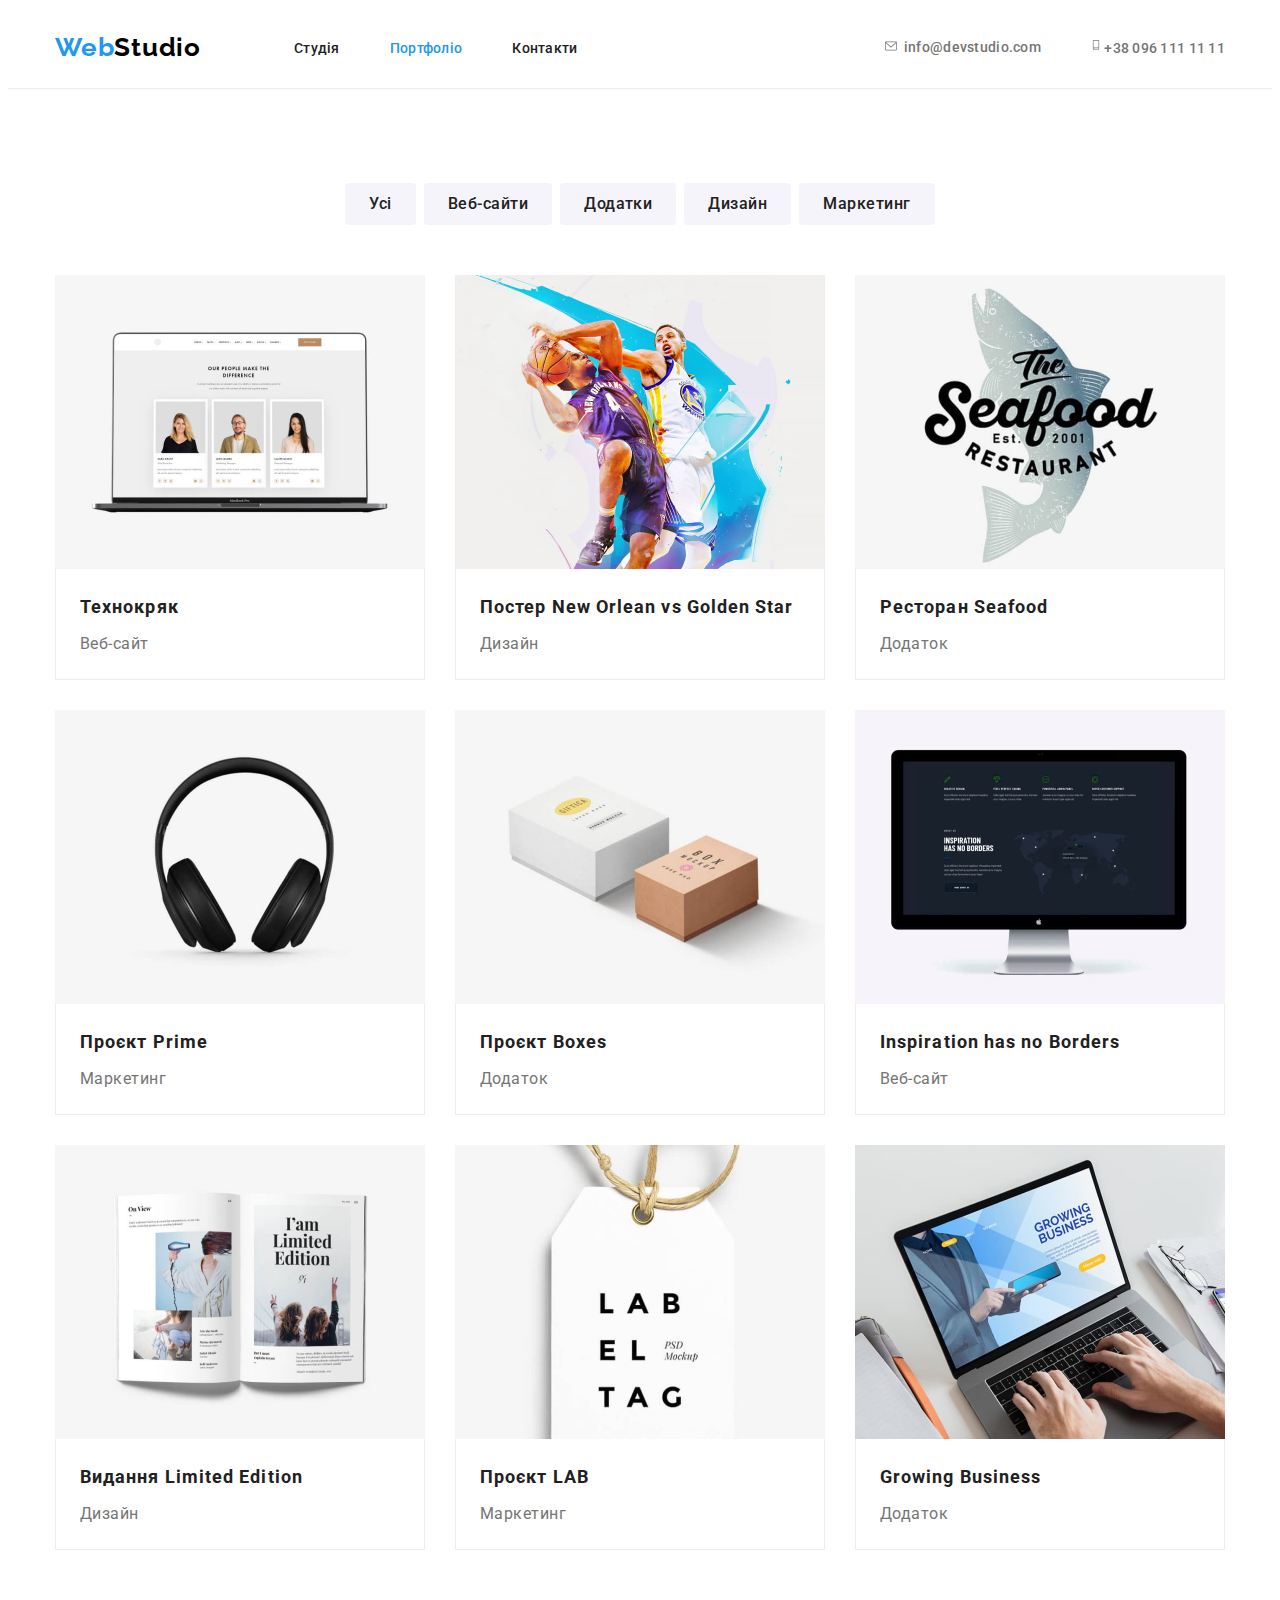
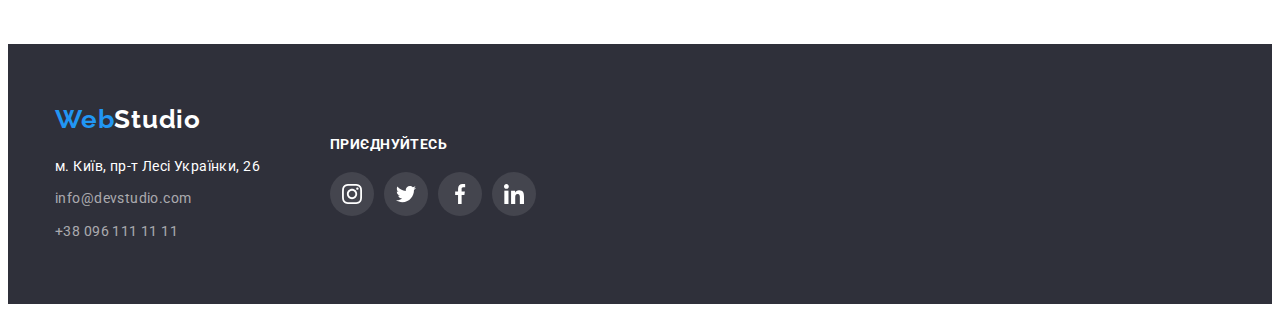
==== commit 6754e9ff: "Маленькі виправлення" ====
--- a/portfolio.html
+++ b/portfolio.html
@@ -1,5 +1,5 @@
 <!DOCTYPE html>
-<html lang="ru">
+<html lang="ua">
     <head>
         <meta charset="UTF-8">
         <meta http-equiv="X-UA-Compatible" content="IE=edge">
@@ -27,12 +27,12 @@
 
              <ul class="nav">
                 <li class="nav-item">
-                    <a href="./index.html" class="nav-list current">
+                    <a href="./index.html" class="nav-list ">
                         Студія
                     </a>
                  </li>
                 <li class="nav-item">
-                    <a href="./portfolio.html" class="nav-list">
+                    <a href="./portfolio.html" class="nav-list current">
                         Портфоліо
                     </a>
                 </li>
